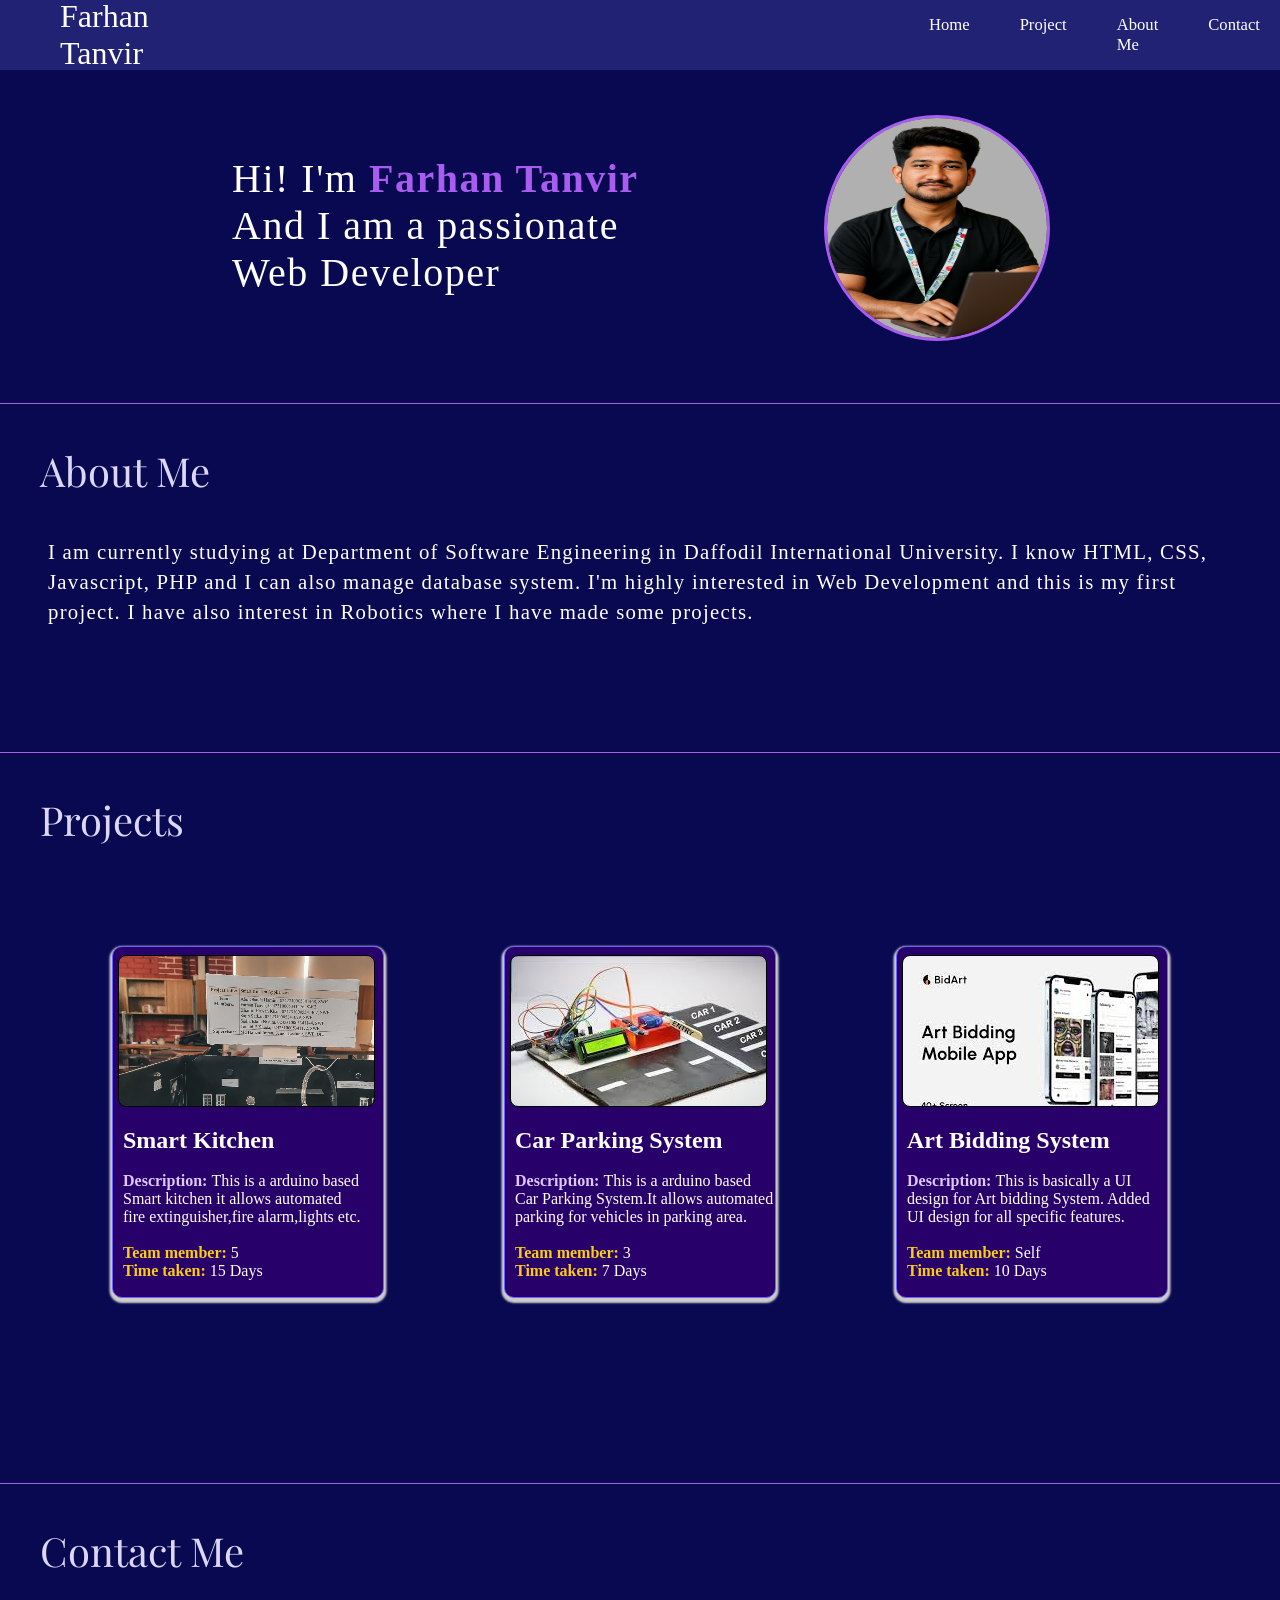
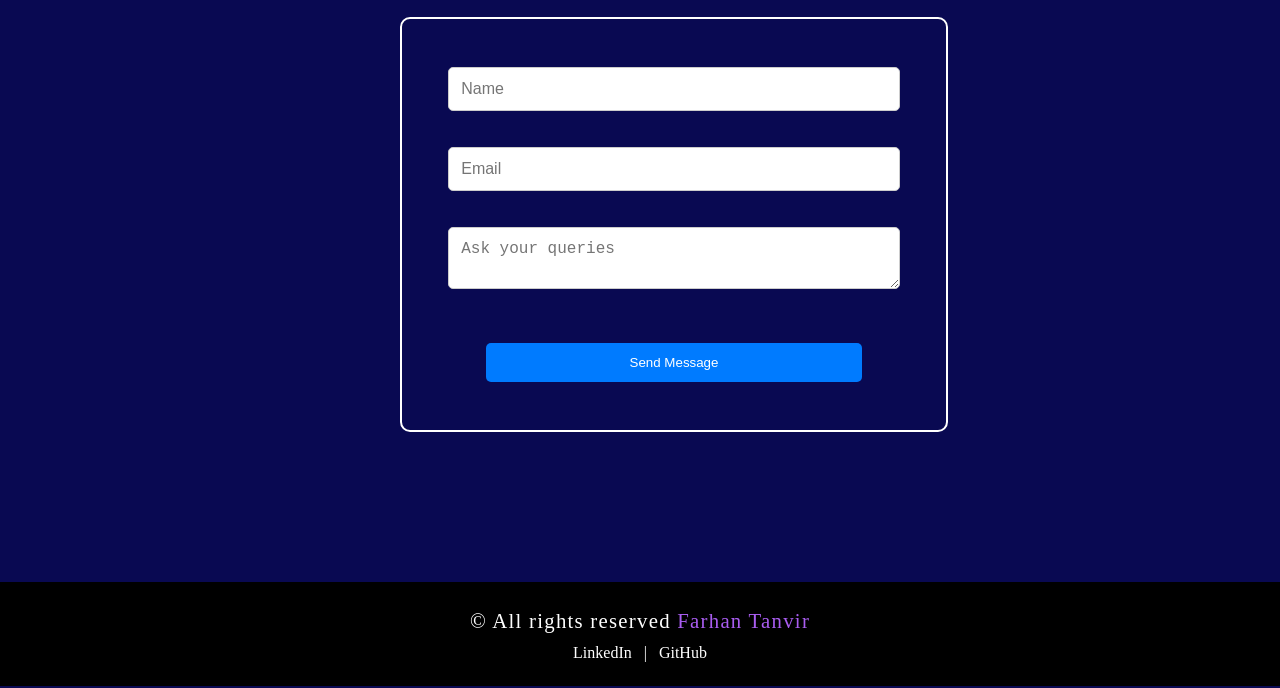
==== index.html @ 2f910bf0 "Add files via upload" ====
<!DOCTYPE html>
<html lang="en">

<head>
  <meta charset="UTF-8">
  <meta name="viewport" content="width=device-width, initial-scale=1.0">
  <title>Tanvir | Portfolio</title>
  <link rel="stylesheet" href="style.css">
  <link rel="stylesheet" href="responsive.css">
  <link href="https://fonts.googleapis.com/css2?family=Poppins:wght@600&family=Playfair+Display:wght@700&display=swap" rel="stylesheet">
</head>
<body>
  <header>
    <nav>
      <div class="left">
        Farhan Tanvir
      </div>

      <div class="right">
        <ul>
          <li><a href="#">Home</a></li>
          <li><a href="#project">Project</a></li>
          <li><a href="#about">About Me</a></li>
          <li><a href="#contact">Contact</a></li>
        </ul>
      </div>
    </nav>
  </header>

  <main>
    <section class="first">
      <div class="left_sec">Hi! I'm <span><b> Farhan Tanvir </b></span><br>
        <div> And I am a passionate<br> Web Developer </div>
      </div>

      <div class="right_sec"><img src="image/Tanvir.png" alt=""></div>
    </section><br>
    <hr>

    <section class="second">
      <div class="title" id="about">About Me</div>
      <p>I am currently studying at Department of Software Engineering in Daffodil International University. I know
        HTML, CSS, Javascript, PHP and I can also manage database system. I'm highly interested in Web Development and
        this is my first project. I have also interest in Robotics where I have made some projects. </p>
    </section>
    <hr>

    <section class="third">
      <div class="title" id="project">Projects</div>
      <div class="container">
      <div class="pro">
        <div class="img1"></div>
        <div class="prodetails">
          <h2> Smart Kitchen </h2> <br>

          <b class="highlight2"> Description: </b> This is a arduino based <br>
          Smart kitchen it allows automated <br>
          fire extinguisher,fire alarm,lights etc.<br><br>

          <b class="highlight">Team member: </b> 5<br>

          <b class="highlight">Time taken: </b> 15 Days<br><br>
        </div>
        </div>

        <div class="pro">
        <div class="img2"></div>
        <div class="prodetails">
          <h2> Car Parking System </h2> <br>

          <b class="highlight2"> Description: </b> This is a arduino based <br>
          Car Parking System.It allows automated<br>
          parking for vehicles in parking area.<br><br>

          <b class="highlight">Team member: </b> 3<br>

          <b class="highlight">Time taken: </b> 7 Days<br><br>
        </div>
        </div>

        <div class="pro">
        <div class="img3"></div>
        <div class="prodetails">
          <h2> Art Bidding System </h2> <br>

          <b class="highlight2"> Description: </b> This is basically a UI<br>
           design for Art bidding System. Added <br>
          UI design for all specific features.<br><br>

          <b class="highlight">Team member: </b> Self<br>

          <b class="highlight">Time taken: </b> 10 Days<br><br>
        </div>
        </div>
        
        </div>

    </section>
    <hr>

    <section class="fourth">
      <div class="title" id="contact">Contact Me</div>
      <form>
        <input type="text" placeholder="Name" required /><br><br>
        <input type="email" placeholder="Email" required /><br><br>
        <textarea placeholder="Ask your queries" required></textarea><br><br><br>
        <button type="submit">Send Message</button>
      </form>

    </section>

  </main>

  <footer>
    <p>&copy; All rights reserved <span> Farhan Tanvir </span> </p>
    <div class="socials">
      <a href="https://linkedin.com" target="_blank">LinkedIn</a> |
      <a href="https://github.com/Tanvir1476" target="_blank">GitHub</a>
    </div>
  </footer>
</body>

</html>
---- style.css ----
* {
    margin: 0;
    padding: 0;
}

body {
    font-family: 'Times New Roman';
    background-color: rgb(9, 9, 82);
    color: white;
}

nav {
    height: 70px;
    background-color: rgb(34, 34, 116);
    color: white;
    display: flex;
    align-items: center;
    position: fixed;
}

.left {
    font-size: 2rem;
    margin-left: 60px;
}

.right ul {
    display: flex;
    margin-left: 700px;
}

li {
    list-style: none;
    padding-left: 30px;
    font-size: 1.04rem;
    margin-right: 20px;
}

.right li a {
    text-decoration: none;
    color: white;
}

.right li a:hover {
    cursor: pointer;
    text-decoration: underline;
}

.first {
    display: flex;
    justify-content: space-around;
    align-items: center;
    height: 260px;
}

.left_sec {
    margin-top: 190px;
    width: 35%;
    font-size: 2.5rem;
    margin-left: 10rem;
    letter-spacing: 1.5px;
}

.right_sec {
    width: 30%;
}

.right_sec img {
    margin-top: 200px;
    height: 220px;
    width: 220px;
    border-radius: 50%;
    border: 3px solid rgb(169, 93, 240);
}

span {
    color: rgb(169, 93, 240);
}

hr {
    margin-top: 125px;
    border: none;
    background-color: rgb(165, 96, 230);
    height: 1px;
}

.title {
    font-size: 2.5rem;
    margin: 40px 0 40px 40px;
    font-family: 'Playfair Display', serif;
    color: #dcd7f8;
}

p {
    margin: 0 3rem;
    font-size: 1.30rem;
    letter-spacing: 1.25px;
    line-height: 30px;
}

.container{
    display: flex;
    justify-content: center;
    align-items: center;
}

.container .pro {
    height: 350px;
    width: 270px;
    border: 1px solid #6C63FF;
    background-color: #280069;
    border-radius: 10px;
    box-shadow: 0 2.5px 2px 2.5px #ccc;
    color: white;
    transition: transform 0.3s ease;  /* makes transition smoother */
    margin: 60px;
}

.pro:hover {
    transform: scale(1.05);
}

.img1,.img2,.img3 {
    height: 150px;
    width: 255px;
    margin: 8px 8px 20px 5px;
    border: 1px solid black;
    border-radius: 8px;
    background-size: cover;
}
.img1{
    background: url(image/kitchen.png);
}
.img2{
    background: url(image/carParking.jpg);
}
.img3{
    background: url(image/ArtBidding.jpg);
}

.prodetails {
    margin-left: 10px;
}

.highlight{
    color: #FACC15;  
}

.highlight2{
    color:  #DDC8FF; 
}

form {
    display: flex;
    flex-direction: column;
    align-items: center;

    width: 35%;
    margin-left: 400px;
    margin-bottom: 150px;

    border: 2px solid #ffffff;
    padding: 3rem;
    border-radius: 10px;
}

form input,
form textarea {
    width: 95%;
    padding: 0.75rem;
    border: 1px solid #ccc;
    border-radius: 5px;
    font-size: 1rem;
}

form button {
    background: #007BFF;
    color: white;
    border: none;
    padding: 0.75rem 9rem 0.75rem 9rem ;
    border-radius: 5px;
    cursor: pointer;
    /* margin-left: 55px; */
}

form button:hover {
    background: #0056b3;
}

footer {
    text-align: center;
    padding: 1.5rem;
    background: black;
    color: white;
}

.socials {
    margin-top: 0.5rem;
}

.socials a {
    color: #fff;
    margin: 0 0.5rem;
    text-decoration: none;
}

html {
  scroll-behavior: smooth;
}
---- responsive.css ----
@media (max-width: 768px) {

  nav {
    flex-direction: column;
    text-align: center;
    padding: 10px 0;
    position: static;
  }

  .left {
    margin-left: 0;
    margin-bottom: 10px;
    font-size: 1.3rem;
  }

  .right ul {
    margin-left: 0;
  }
  li {
    padding-left: 5px;
    font-size: 0.8rem;
}

  .first {
    padding-top: 100px;
  }

  .left_sec {
    font-size: 1.2rem;
    margin-left: 0;
    line-height: 25px;
    width: 60%;
    margin: 1rem;
    text-align: center;
  }

  .right_sec {
    width: 35%;
  } 

  .right_sec img {
    margin-top: 20px;
    width: 120px;
    height: 120px;
  }

  .title {
    font-size: 2rem;
    margin: 20px;
    text-align: center;
  }

  p {
    margin: 0 1rem;
    font-size: 1rem;
  }

  .container {
    flex-direction: column;
    align-items: center;
  }

  .container .pro {
    height: auto;
    width: 70%;
  }

  .img1,.img2,.img3 {
    height: 150px;
    width: 95%;
    margin: 8px 5px 20px 10px;
  }

  form {
    width: 60%;
    margin: 50px auto 100px auto;
  }

  form button {
     padding: 0.75rem 7rem 0.75rem 7rem ;
  }

  footer p {
    font-size: 0.9rem;
  }
}
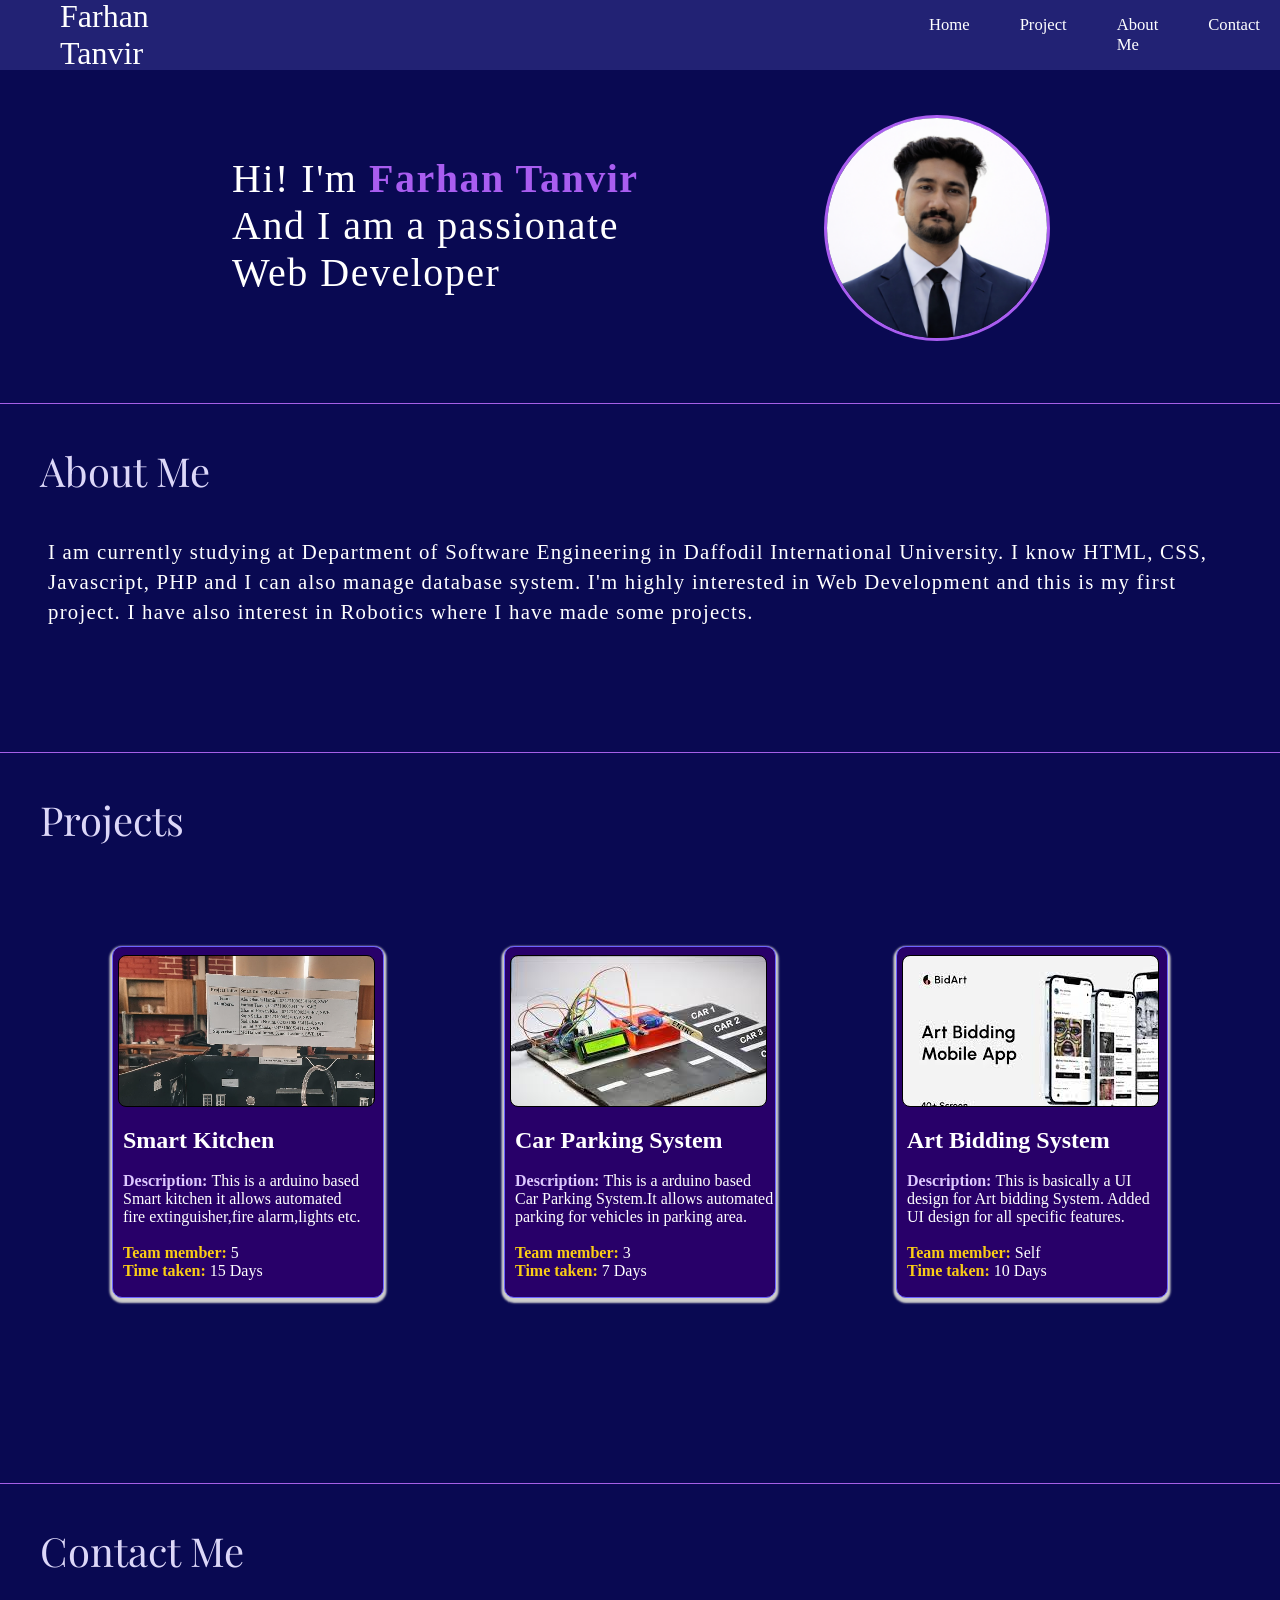
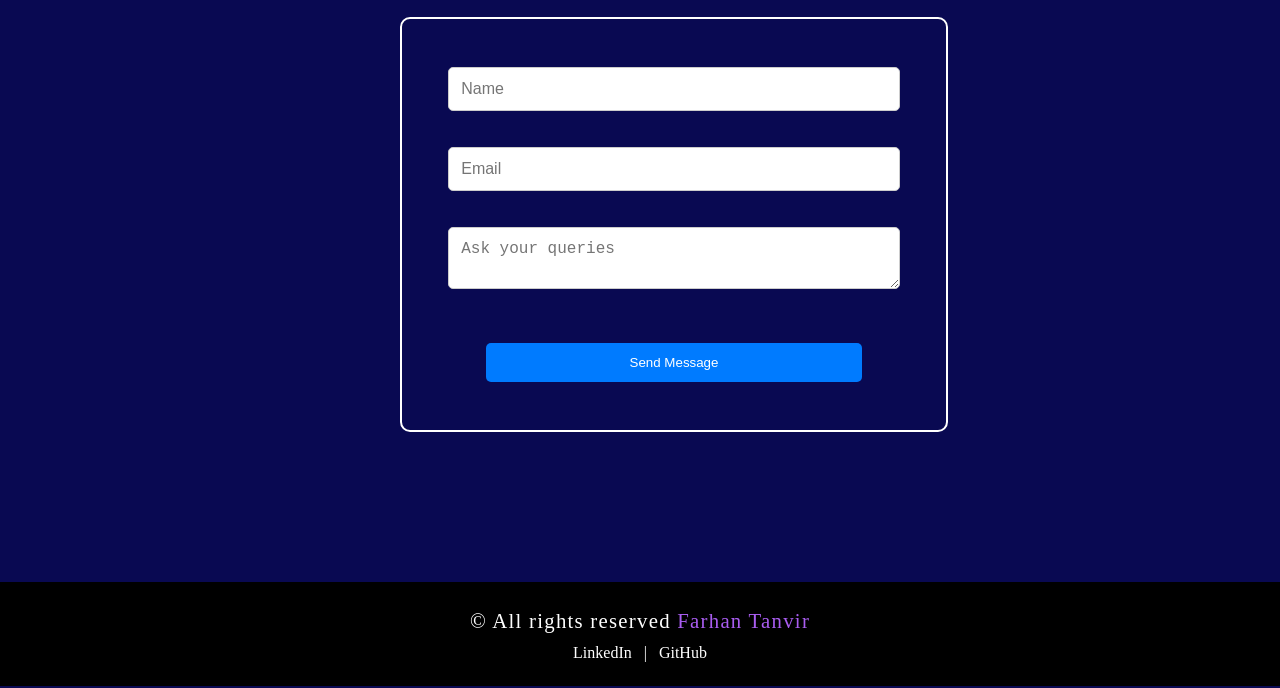
==== commit beb16bf5: "Update index.html" ====
--- a/index.html
+++ b/index.html
@@ -33,7 +33,7 @@
         <div> And I am a passionate<br> Web Developer </div>
       </div>
 
-      <div class="right_sec"><img src="image/Tanvir.png" alt=""></div>
+      <div class="right_sec"><img src="image/5555.png" alt=""></div>
     </section><br>
     <hr>
 
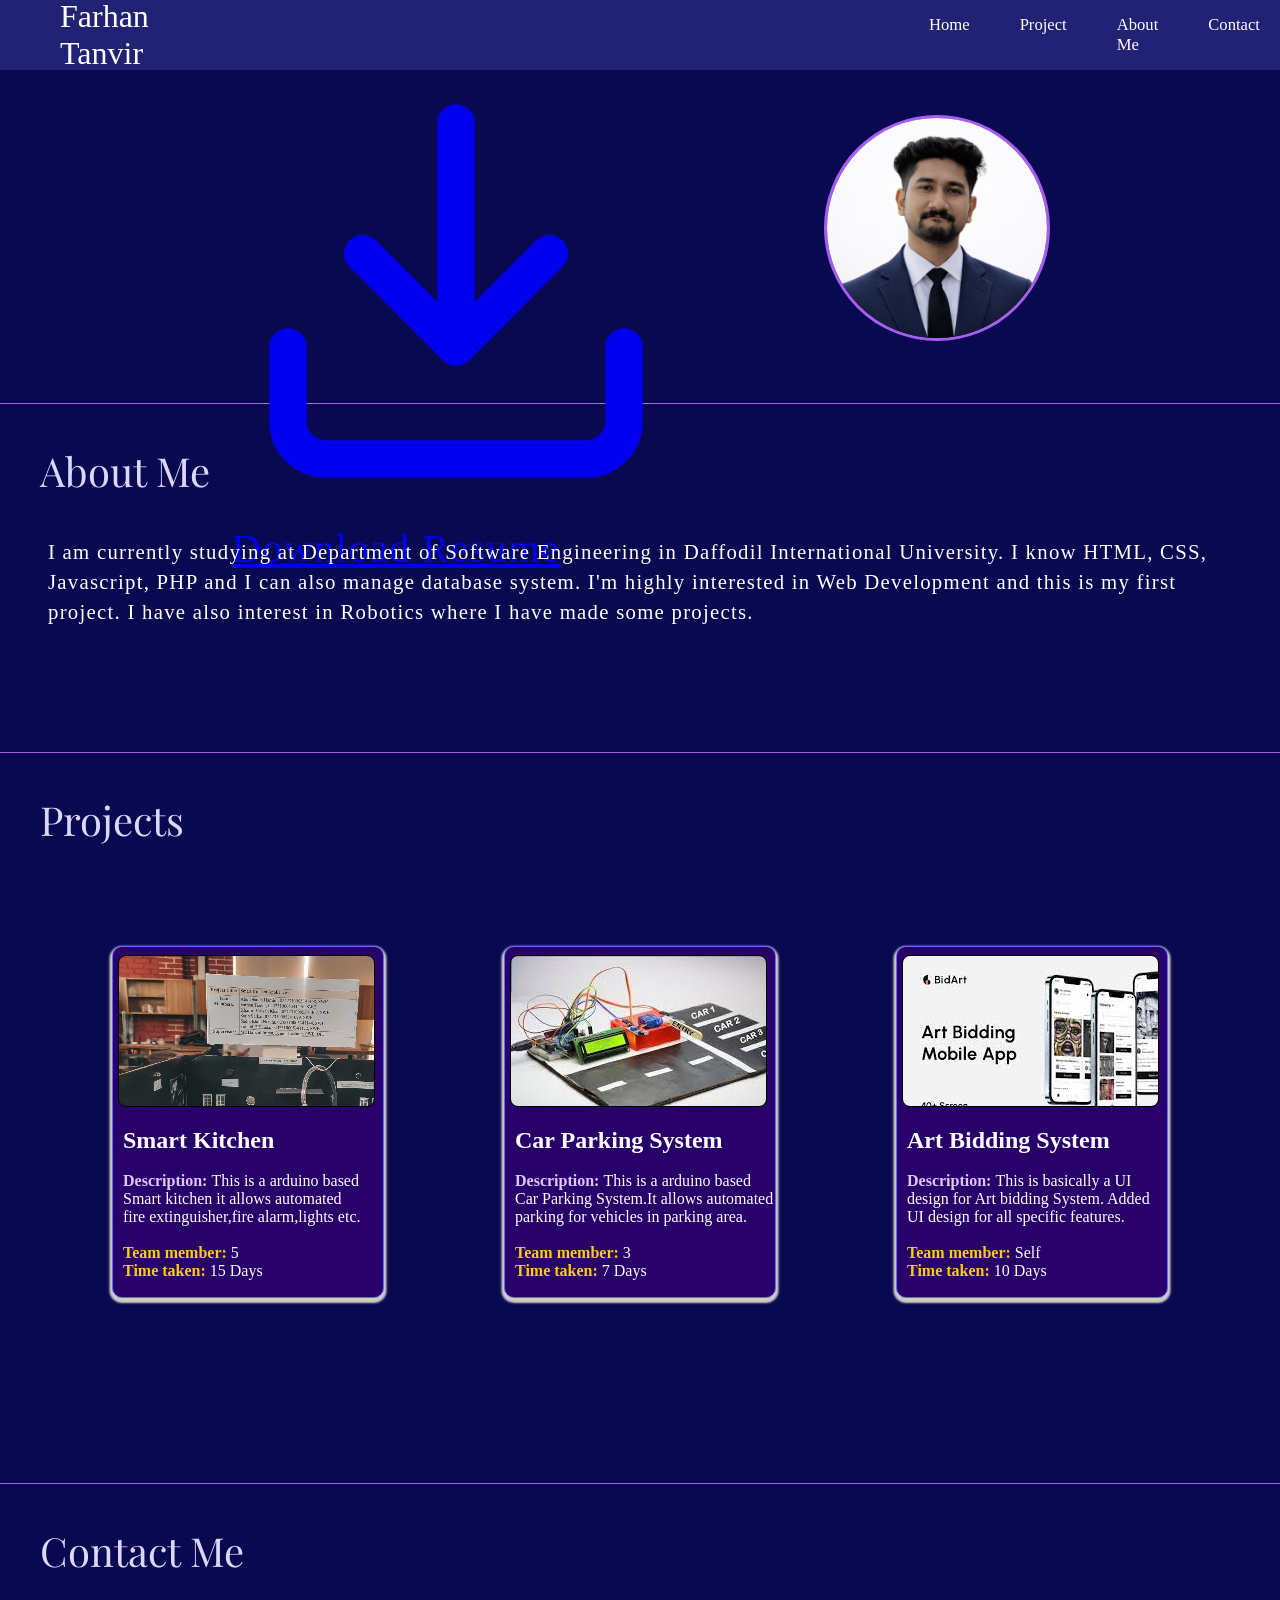
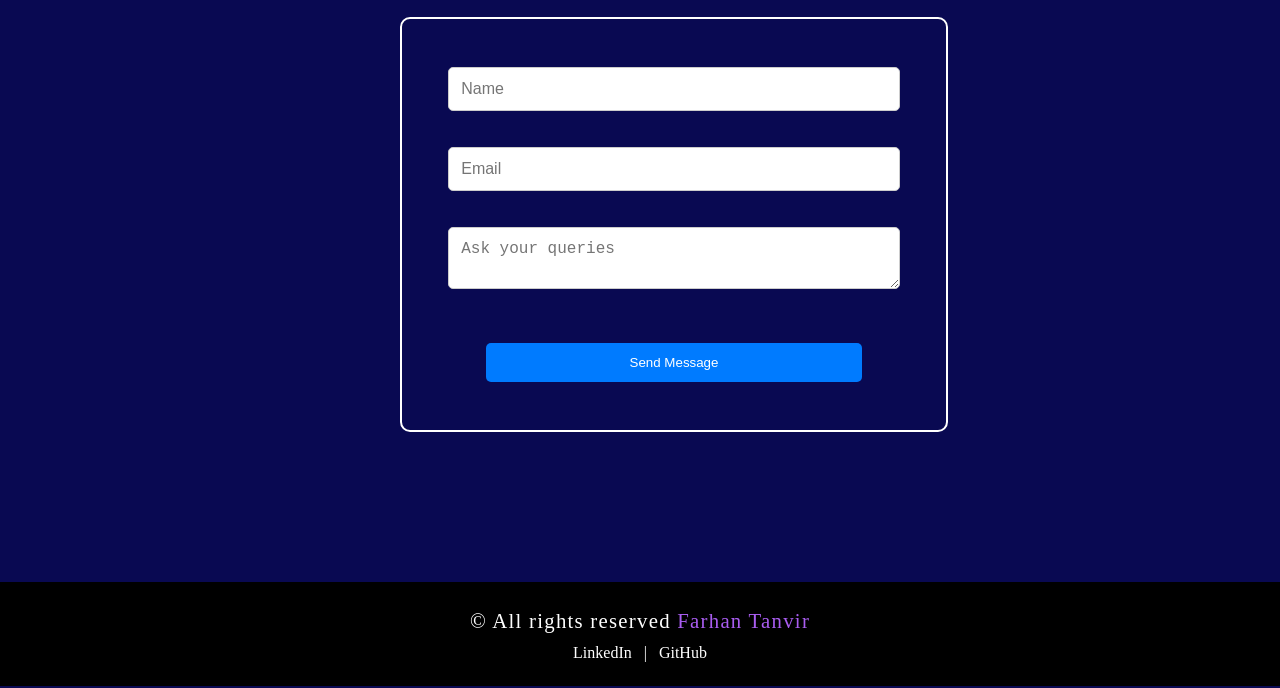
==== commit 87d71c2d: "Update index.html" ====
--- a/index.html
+++ b/index.html
@@ -30,7 +30,11 @@
   <main>
     <section class="first">
       <div class="left_sec">Hi! I'm <span><b> Farhan Tanvir </b></span><br>
-        <div> And I am a passionate<br> Web Developer </div>
+        <div> And I am a passionate<br> Web Developer </div><br>
+        <a href="resume/Farhan_Tanvir_Resume.pdf" download="Farhan_Tanvir_Resume.pdf" class="resume-btn">
+          <svg viewBox="0 0 24 24" fill="none" stroke="currentColor" stroke-width="2" stroke-linecap="round" stroke-linejoin="round"><path d="M21 15v4a2 2 0 0 1-2 2H5a2 2 0 0 1-2-2v-4"></path><polyline points="7 10 12 15 17 10"></polyline><line x1="12" y1="15" x2="12" y2="3"></line></svg>
+          Download Resume
+        </a>
       </div>
 
       <div class="right_sec"><img src="image/5555.png" alt=""></div>
